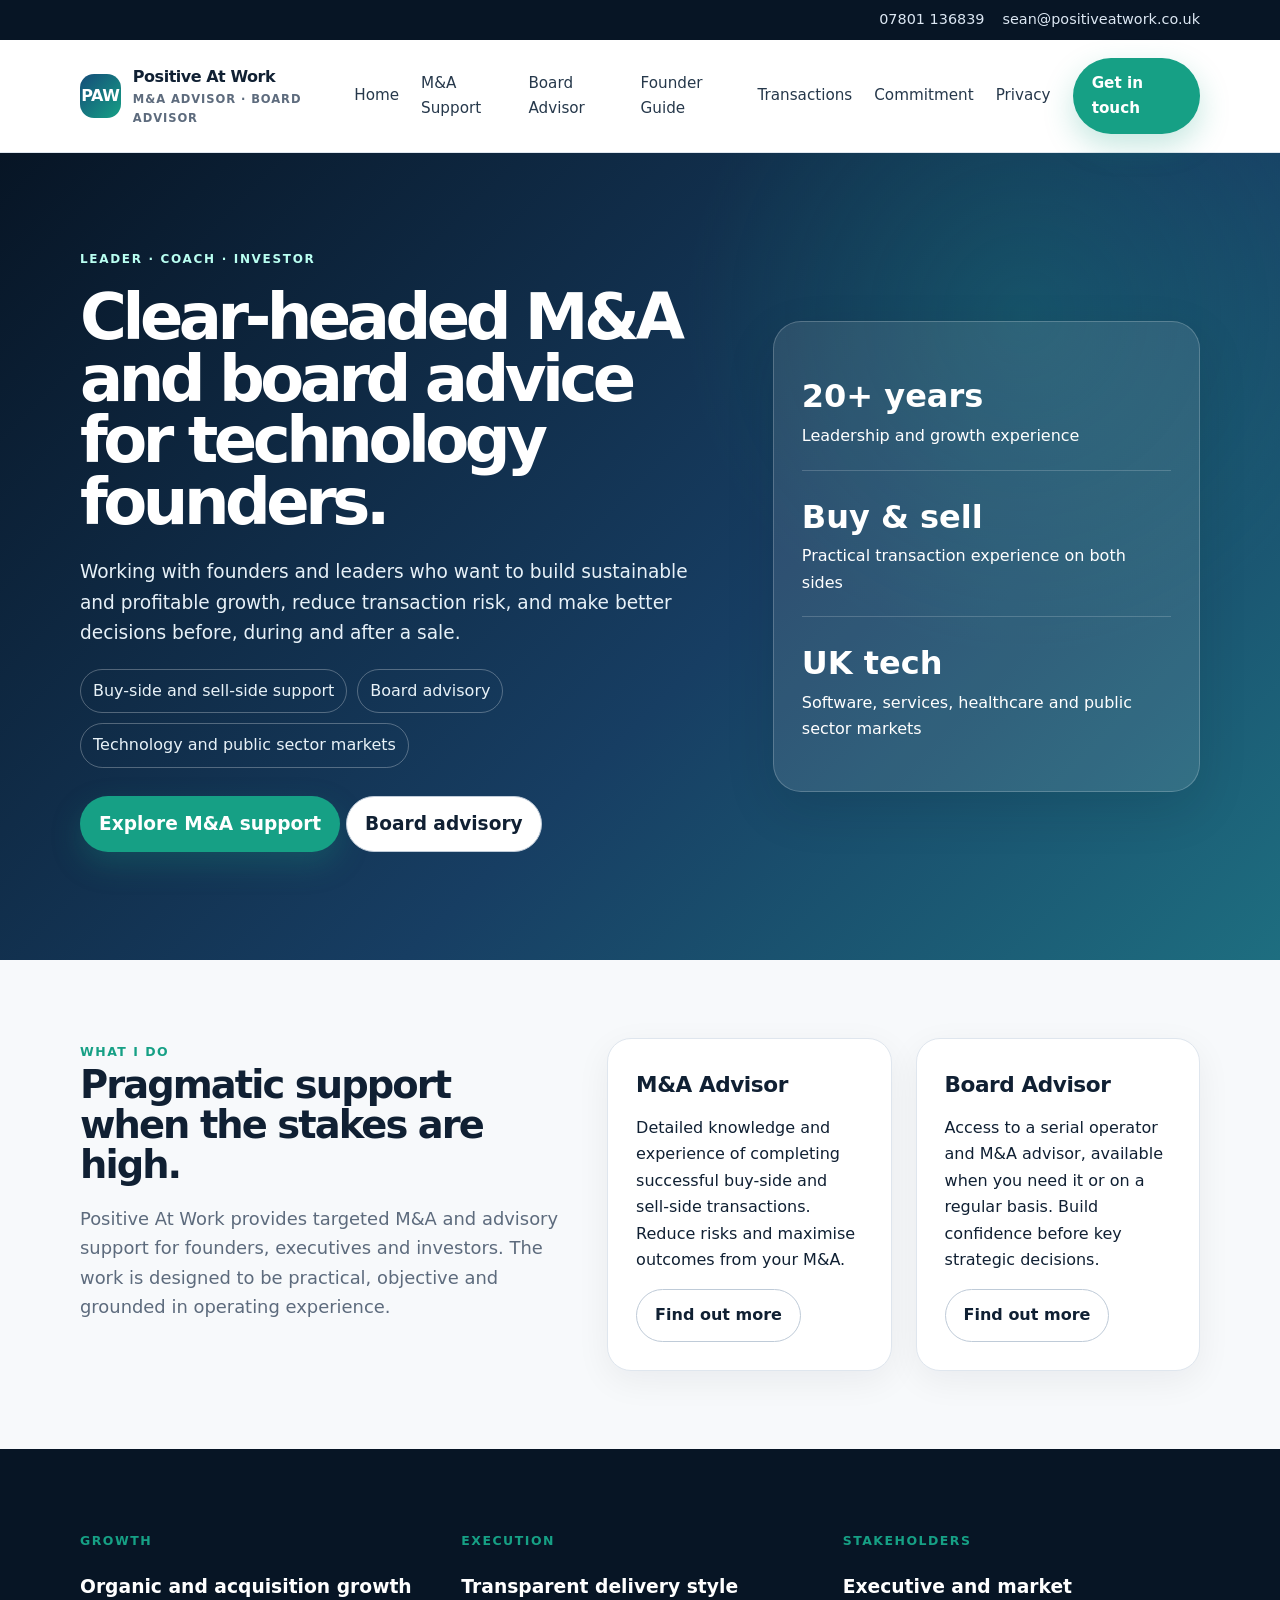
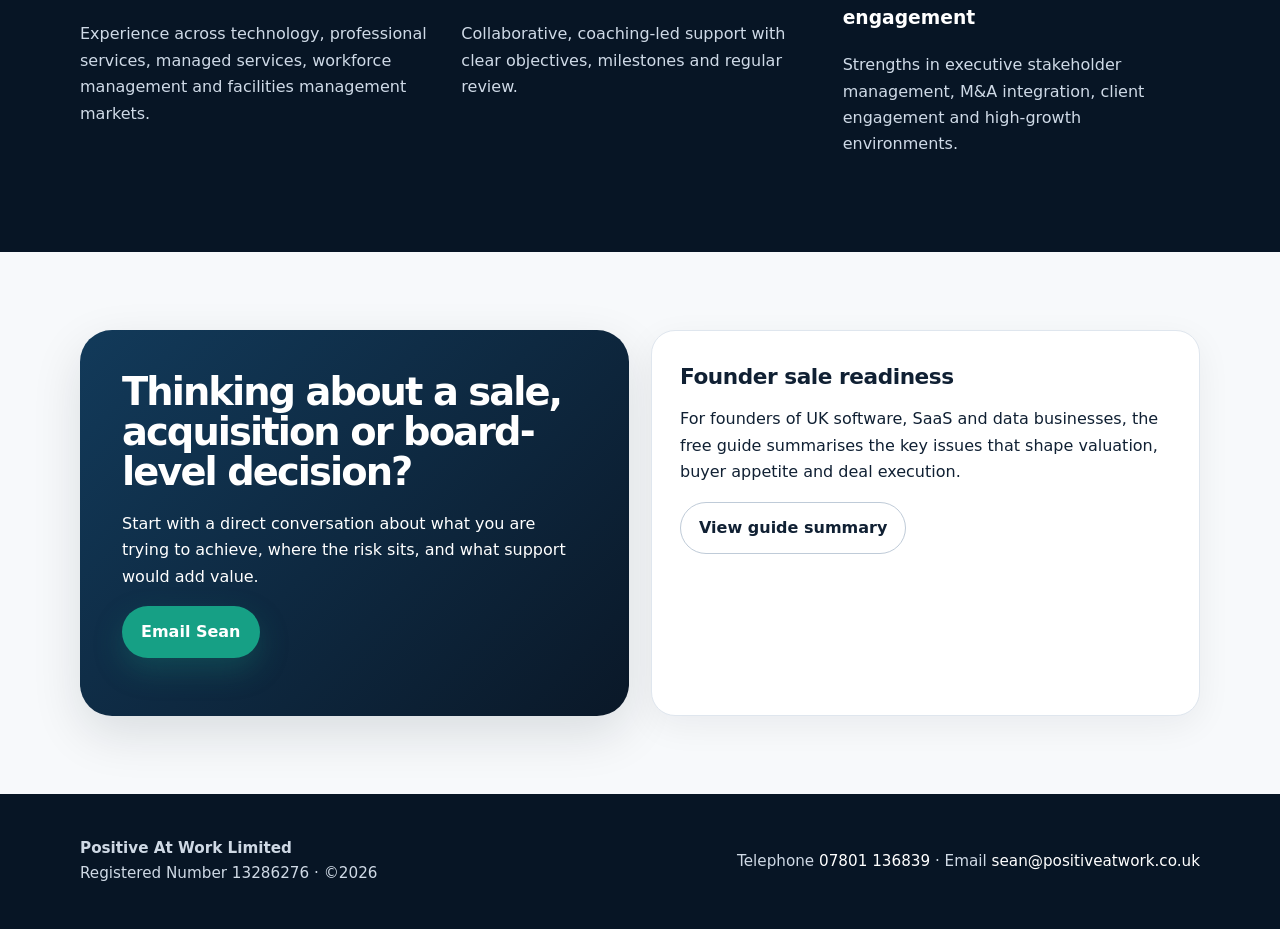
==== index.html @ 32948800 "Add files via upload" ====
<!doctype html><html lang="en"><head><meta charset="utf-8"><meta name="viewport" content="width=device-width, initial-scale=1"><title>M&A Advisor | Positive At Work</title><meta name="description" content="Support for founders, buyers and sellers of UK technology businesses"><link rel="stylesheet" href="assets/styles.css"></head><body><div class="topbar"><div class="container"><span>07801 136839</span><span><a href="mailto:sean@positiveatwork.co.uk">sean@positiveatwork.co.uk</a></span></div></div><header class="site-header"><div class="container nav"><a class="brand" href="index.html"><span class="brand-mark">PAW</span><span>Positive At Work<small>M&A Advisor · Board Advisor</small></span></a><nav class="nav-links"><a href="index.html">Home</a><a href="ma-support.html">M&A Support</a><a href="board-advisor.html">Board Advisor</a><a href="founder-guide.html">Founder Guide</a><a href="transactions.html">Transactions</a><a href="commitment.html">Commitment</a><a href="privacy.html">Privacy</a><a class="btn btn-primary" href="mailto:sean@positiveatwork.co.uk?subject=Positive%20At%20Work%20enquiry">Get in touch</a></nav><a class="btn btn-secondary mobile-toggle" href="mailto:sean@positiveatwork.co.uk">Contact</a></div></header>
<section class="hero"><div class="container"><div><span class="eyebrow">Leader · Coach · Investor</span><h1>Clear-headed M&A and board advice for technology founders.</h1><p>Working with founders and leaders who want to build sustainable and profitable growth, reduce transaction risk, and make better decisions before, during and after a sale.</p><div class="pill-row"><span class="pill">Buy-side and sell-side support</span><span class="pill">Board advisory</span><span class="pill">Technology and public sector markets</span></div><p style="margin-top:28px"><a class="btn btn-primary" href="ma-support.html">Explore M&A support</a> <a class="btn btn-secondary" href="board-advisor.html">Board advisory</a></p></div><aside class="hero-card"><div class="metric"><strong>20+ years</strong>Leadership and growth experience</div><div class="metric"><strong>Buy & sell</strong>Practical transaction experience on both sides</div><div class="metric"><strong>UK tech</strong>Software, services, healthcare and public sector markets</div></aside></div></section>
<section class="section"><div class="container split"><div><span class="kicker">What I do</span><h2>Pragmatic support when the stakes are high.</h2><p class="lead">Positive At Work provides targeted M&A and advisory support for founders, executives and investors. The work is designed to be practical, objective and grounded in operating experience.</p></div><div class="grid grid-2"><article class="card"><h3>M&A Advisor</h3><p>Detailed knowledge and experience of completing successful buy-side and sell-side transactions. Reduce risks and maximise outcomes from your M&A.</p><a class="btn btn-secondary" href="ma-support.html">Find out more</a></article><article class="card"><h3>Board Advisor</h3><p>Access to a serial operator and M&A advisor, available when you need it or on a regular basis. Build confidence before key strategic decisions.</p><a class="btn btn-secondary" href="board-advisor.html">Find out more</a></article></div></div></section>
<section class="section band"><div class="container grid grid-3"><article><span class="kicker">Growth</span><h3>Organic and acquisition growth</h3><p>Experience across technology, professional services, managed services, workforce management and facilities management markets.</p></article><article><span class="kicker">Execution</span><h3>Transparent delivery style</h3><p>Collaborative, coaching-led support with clear objectives, milestones and regular review.</p></article><article><span class="kicker">Stakeholders</span><h3>Executive and market engagement</h3><p>Strengths in executive stakeholder management, M&A integration, client engagement and high-growth environments.</p></article></div></section>
<section class="section"><div class="container contact-panel"><div class="cta"><h2>Thinking about a sale, acquisition or board-level decision?</h2><p>Start with a direct conversation about what you are trying to achieve, where the risk sits, and what support would add value.</p><p><a class="btn btn-primary" href="mailto:sean@positiveatwork.co.uk?subject=Positive%20At%20Work%20introductory%20conversation">Email Sean</a></p></div><div class="card"><h3>Founder sale readiness</h3><p>For founders of UK software, SaaS and data businesses, the free guide summarises the key issues that shape valuation, buyer appetite and deal execution.</p><a class="btn btn-secondary" href="founder-guide.html">View guide summary</a></div></div></section>
<footer class="footer"><div class="container footer-grid"><div><strong>Positive At Work Limited</strong><br>Registered Number 13286276 · ©2026</div><div>Telephone <a href="tel:+447801136839">07801 136839</a> · Email <a href="mailto:sean@positiveatwork.co.uk">sean@positiveatwork.co.uk</a></div></div></footer><script src="assets/main.js"></script></body></html>
---- assets/styles.css ----
:root{--ink:#102033;--muted:#5d6b7d;--line:#dfe6ee;--paper:#f7f9fb;--white:#fff;--blue:#154c79;--teal:#16a085;--gold:#c79a3b;--navy:#071525;--shadow:0 18px 50px rgba(7,21,37,.12)}*{box-sizing:border-box}html{scroll-behavior:smooth}body{margin:0;font-family:Inter,ui-sans-serif,system-ui,-apple-system,Segoe UI,Arial,sans-serif;color:var(--ink);background:var(--paper);line-height:1.65}a{color:inherit;text-decoration:none}p{margin:0 0 1rem}.container{width:min(1120px,92vw);margin:0 auto}.topbar{background:#071525;color:#dce7f3;font-size:.9rem}.topbar .container{display:flex;gap:18px;justify-content:flex-end;padding:8px 0}.site-header{position:sticky;top:0;background:rgba(255,255,255,.92);backdrop-filter:blur(14px);border-bottom:1px solid var(--line);z-index:50}.nav{display:flex;align-items:center;justify-content:space-between;padding:18px 0}.brand{display:flex;align-items:center;gap:12px;font-weight:800;letter-spacing:-.03em}.brand-mark{width:44px;height:44px;border-radius:14px;background:linear-gradient(135deg,var(--blue),var(--teal));display:grid;place-items:center;color:white;font-weight:900}.brand small{display:block;font-size:.72rem;color:var(--muted);font-weight:600;letter-spacing:.08em;text-transform:uppercase}.nav-links{display:flex;align-items:center;gap:22px;font-size:.95rem;color:#26384b}.nav-links a:hover{color:var(--teal)}.btn{display:inline-flex;align-items:center;gap:8px;border-radius:999px;padding:12px 18px;font-weight:700;border:1px solid transparent}.btn-primary{background:var(--teal);color:white;box-shadow:0 12px 30px rgba(22,160,133,.25)}.btn-secondary{border-color:#bfcbd8;color:var(--ink);background:white}.hero{position:relative;overflow:hidden;background:radial-gradient(circle at 80% 20%,rgba(22,160,133,.22),transparent 28%),linear-gradient(135deg,#071525 0%,#173e63 58%,#1e6e80 100%);color:white}.hero .container{display:grid;grid-template-columns:1.2fr .8fr;gap:52px;align-items:center;padding:92px 0}.eyebrow{display:inline-flex;gap:8px;align-items:center;text-transform:uppercase;letter-spacing:.14em;font-size:.75rem;font-weight:800;color:#b9fff1}.hero h1{font-size:clamp(2.7rem,5vw,5.8rem);line-height:.96;margin:16px 0 24px;letter-spacing:-.07em}.hero p{font-size:1.16rem;color:#e7f1f8;max-width:680px}.hero-card{background:rgba(255,255,255,.1);border:1px solid rgba(255,255,255,.2);border-radius:28px;padding:28px;box-shadow:var(--shadow)}.metric{padding:20px 0;border-bottom:1px solid rgba(255,255,255,.18)}.metric:last-child{border-bottom:0}.metric strong{font-size:2rem;display:block}.section{padding:78px 0}.section-tight{padding:48px 0}.section h2{font-size:clamp(2rem,3vw,3.4rem);line-height:1.05;margin:0 0 18px;letter-spacing:-.05em}.lead{font-size:1.12rem;color:var(--muted);max-width:760px}.grid{display:grid;gap:24px}.grid-2{grid-template-columns:repeat(2,minmax(0,1fr))}.grid-3{grid-template-columns:repeat(3,minmax(0,1fr))}.card{background:var(--white);border:1px solid var(--line);border-radius:24px;padding:28px;box-shadow:0 10px 35px rgba(7,21,37,.06)}.card h3{margin:0 0 12px;font-size:1.35rem;letter-spacing:-.02em}.card ul{margin:16px 0 0;padding-left:1.2rem}.card li{margin:.55rem 0}.kicker{color:var(--teal);font-weight:800;letter-spacing:.12em;text-transform:uppercase;font-size:.78rem}.band{background:var(--navy);color:white}.band .lead,.band p{color:#cfdae7}.split{display:grid;grid-template-columns:.9fr 1.1fr;gap:42px;align-items:start}.cta{background:linear-gradient(135deg,#123a5a,#0a1828);color:white;border-radius:32px;padding:42px;box-shadow:var(--shadow)}.timeline{border-left:3px solid var(--teal);padding-left:24px}.timeline-item{margin:0 0 22px}.timeline-item strong{display:block;color:var(--blue);font-size:1.1rem}.footer{background:#071525;color:#cfd9e5;padding:42px 0;font-size:.95rem}.footer-grid{display:grid;grid-template-columns:1fr auto;gap:24px;align-items:center}.footer a{color:white}.page-hero{background:linear-gradient(135deg,#071525,#154c79);color:white;padding:74px 0 54px}.page-hero h1{font-size:clamp(2.4rem,4vw,4.8rem);line-height:1;margin:0 0 16px;letter-spacing:-.06em}.page-hero p{color:#dce8f4;font-size:1.12rem;max-width:760px}.contact-panel{display:grid;grid-template-columns:1fr 1fr;gap:22px}.field{display:block;margin-bottom:14px}.field span{display:block;font-weight:700;margin-bottom:6px}.field input,.field textarea{width:100%;padding:13px 14px;border:1px solid #cbd6e2;border-radius:12px;font:inherit}.field textarea{min-height:120px}.note{font-size:.92rem;color:var(--muted)}.pill-row{display:flex;flex-wrap:wrap;gap:10px;margin-top:20px}.pill{border:1px solid rgba(255,255,255,.28);padding:8px 12px;border-radius:999px;color:#e8f2f8}.mobile-toggle{display:none}@media(max-width:850px){.topbar .container{justify-content:center;flex-wrap:wrap}.hero .container,.split,.grid-2,.grid-3,.contact-panel,.footer-grid{grid-template-columns:1fr}.nav-links{display:none}.mobile-toggle{display:inline-flex}.hero .container{padding:70px 0}.section{padding:54px 0}.card,.cta{border-radius:20px}.footer-grid{gap:12px}}
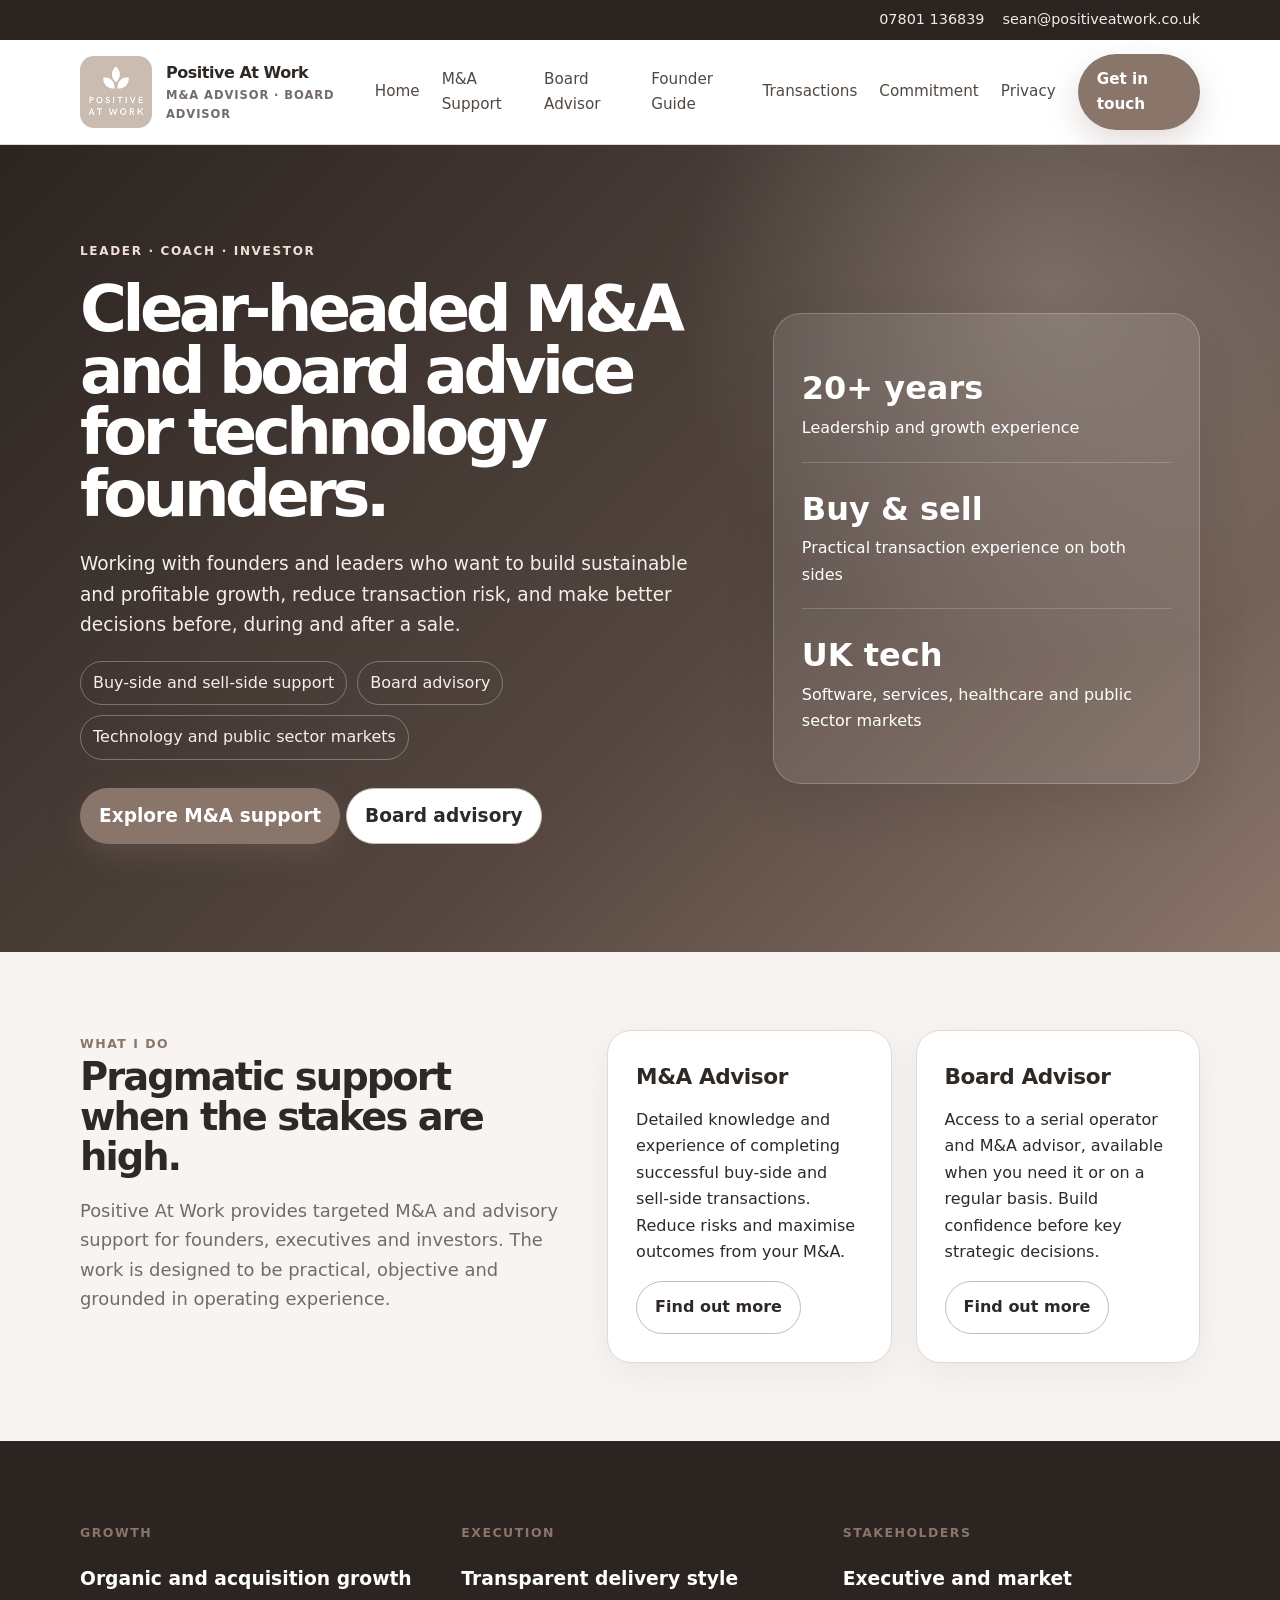
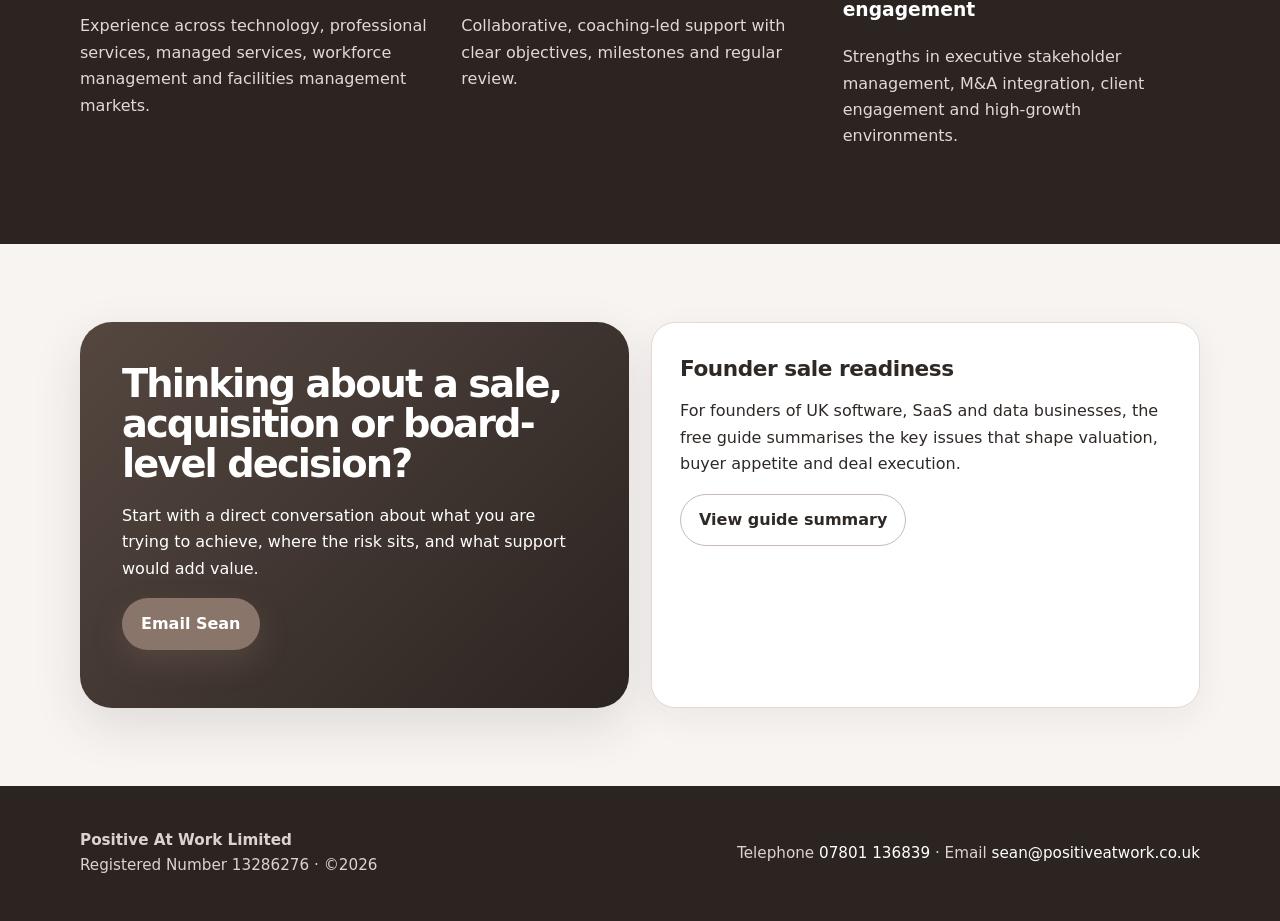
==== commit a5801f61: "Integrate Google Analytics tracking script Added Google Analytics tracking script to the HTML file." ====
--- a/index.html
+++ b/index.html
@@ -1,6 +1,16 @@
-<!doctype html><html lang="en"><head><meta charset="utf-8"><meta name="viewport" content="width=device-width, initial-scale=1"><title>M&A Advisor | Positive At Work</title><meta name="description" content="Support for founders, buyers and sellers of UK technology businesses"><link rel="stylesheet" href="assets/styles.css"></head><body><div class="topbar"><div class="container"><span>07801 136839</span><span><a href="mailto:sean@positiveatwork.co.uk">sean@positiveatwork.co.uk</a></span></div></div><header class="site-header"><div class="container nav"><a class="brand" href="index.html"><span class="brand-mark">PAW</span><span>Positive At Work<small>M&A Advisor · Board Advisor</small></span></a><nav class="nav-links"><a href="index.html">Home</a><a href="ma-support.html">M&A Support</a><a href="board-advisor.html">Board Advisor</a><a href="founder-guide.html">Founder Guide</a><a href="transactions.html">Transactions</a><a href="commitment.html">Commitment</a><a href="privacy.html">Privacy</a><a class="btn btn-primary" href="mailto:sean@positiveatwork.co.uk?subject=Positive%20At%20Work%20enquiry">Get in touch</a></nav><a class="btn btn-secondary mobile-toggle" href="mailto:sean@positiveatwork.co.uk">Contact</a></div></header>
+<!doctype html><html lang="en"><head><meta charset="utf-8"><meta name="viewport" content="width=device-width, initial-scale=1"><title>M&A Advisor | Positive At Work</title><meta name="description" content="Support for founders, buyers and sellers of UK technology businesses"><link rel="stylesheet" href="assets/styles.css"></head>
+<!-- Google tag (gtag.js) -->
+<script async src="https://www.googletagmanager.com/gtag/js?id=G-Q3WJ6NWTZ6"></script>
+<script>
+  window.dataLayer = window.dataLayer || [];
+  function gtag(){dataLayer.push(arguments);}
+  gtag('js', new Date());
+
+  gtag('config', 'G-Q3WJ6NWTZ6');
+</script>  
+<body><div class="topbar"><div class="container"><span>07801 136839</span><span><a href="mailto:sean@positiveatwork.co.uk">sean@positiveatwork.co.uk</a></span></div></div><header class="site-header"><div class="container nav"><a class="brand" href="index.html"><span class="brand-mark">PAW</span><span>Positive At Work<small>M&A Advisor · Board Advisor</small></span></a><nav class="nav-links"><a href="index.html">Home</a><a href="ma-support.html">M&A Support</a><a href="board-advisor.html">Board Advisor</a><a href="founder-guide.html">Founder Guide</a><a href="transactions.html">Transactions</a><a href="commitment.html">Commitment</a><a href="privacy.html">Privacy</a><a class="btn btn-primary" href="mailto:sean@positiveatwork.co.uk?subject=Positive%20At%20Work%20enquiry">Get in touch</a></nav><a class="btn btn-secondary mobile-toggle" href="mailto:sean@positiveatwork.co.uk">Contact</a></div></header>
 <section class="hero"><div class="container"><div><span class="eyebrow">Leader · Coach · Investor</span><h1>Clear-headed M&A and board advice for technology founders.</h1><p>Working with founders and leaders who want to build sustainable and profitable growth, reduce transaction risk, and make better decisions before, during and after a sale.</p><div class="pill-row"><span class="pill">Buy-side and sell-side support</span><span class="pill">Board advisory</span><span class="pill">Technology and public sector markets</span></div><p style="margin-top:28px"><a class="btn btn-primary" href="ma-support.html">Explore M&A support</a> <a class="btn btn-secondary" href="board-advisor.html">Board advisory</a></p></div><aside class="hero-card"><div class="metric"><strong>20+ years</strong>Leadership and growth experience</div><div class="metric"><strong>Buy & sell</strong>Practical transaction experience on both sides</div><div class="metric"><strong>UK tech</strong>Software, services, healthcare and public sector markets</div></aside></div></section>
 <section class="section"><div class="container split"><div><span class="kicker">What I do</span><h2>Pragmatic support when the stakes are high.</h2><p class="lead">Positive At Work provides targeted M&A and advisory support for founders, executives and investors. The work is designed to be practical, objective and grounded in operating experience.</p></div><div class="grid grid-2"><article class="card"><h3>M&A Advisor</h3><p>Detailed knowledge and experience of completing successful buy-side and sell-side transactions. Reduce risks and maximise outcomes from your M&A.</p><a class="btn btn-secondary" href="ma-support.html">Find out more</a></article><article class="card"><h3>Board Advisor</h3><p>Access to a serial operator and M&A advisor, available when you need it or on a regular basis. Build confidence before key strategic decisions.</p><a class="btn btn-secondary" href="board-advisor.html">Find out more</a></article></div></div></section>
 <section class="section band"><div class="container grid grid-3"><article><span class="kicker">Growth</span><h3>Organic and acquisition growth</h3><p>Experience across technology, professional services, managed services, workforce management and facilities management markets.</p></article><article><span class="kicker">Execution</span><h3>Transparent delivery style</h3><p>Collaborative, coaching-led support with clear objectives, milestones and regular review.</p></article><article><span class="kicker">Stakeholders</span><h3>Executive and market engagement</h3><p>Strengths in executive stakeholder management, M&A integration, client engagement and high-growth environments.</p></article></div></section>
 <section class="section"><div class="container contact-panel"><div class="cta"><h2>Thinking about a sale, acquisition or board-level decision?</h2><p>Start with a direct conversation about what you are trying to achieve, where the risk sits, and what support would add value.</p><p><a class="btn btn-primary" href="mailto:sean@positiveatwork.co.uk?subject=Positive%20At%20Work%20introductory%20conversation">Email Sean</a></p></div><div class="card"><h3>Founder sale readiness</h3><p>For founders of UK software, SaaS and data businesses, the free guide summarises the key issues that shape valuation, buyer appetite and deal execution.</p><a class="btn btn-secondary" href="founder-guide.html">View guide summary</a></div></div></section>
-<footer class="footer"><div class="container footer-grid"><div><strong>Positive At Work Limited</strong><br>Registered Number 13286276 · ©2026</div><div>Telephone <a href="tel:+447801136839">07801 136839</a> · Email <a href="mailto:sean@positiveatwork.co.uk">sean@positiveatwork.co.uk</a></div></div></footer><script src="assets/main.js"></script></body></html>+<footer class="footer"><div class="container footer-grid"><div><strong>Positive At Work Limited</strong><br>Registered Number 13286276 · ©2026</div><div>Telephone <a href="tel:+447801136839">07801 136839</a> · Email <a href="mailto:sean@positiveatwork.co.uk">sean@positiveatwork.co.uk</a></div></div></footer><script src="assets/main.js"></script></body></html>
--- a/assets/styles.css
+++ b/assets/styles.css
@@ -1 +1,159 @@
-:root{--ink:#102033;--muted:#5d6b7d;--line:#dfe6ee;--paper:#f7f9fb;--white:#fff;--blue:#154c79;--teal:#16a085;--gold:#c79a3b;--navy:#071525;--shadow:0 18px 50px rgba(7,21,37,.12)}*{box-sizing:border-box}html{scroll-behavior:smooth}body{margin:0;font-family:Inter,ui-sans-serif,system-ui,-apple-system,Segoe UI,Arial,sans-serif;color:var(--ink);background:var(--paper);line-height:1.65}a{color:inherit;text-decoration:none}p{margin:0 0 1rem}.container{width:min(1120px,92vw);margin:0 auto}.topbar{background:#071525;color:#dce7f3;font-size:.9rem}.topbar .container{display:flex;gap:18px;justify-content:flex-end;padding:8px 0}.site-header{position:sticky;top:0;background:rgba(255,255,255,.92);backdrop-filter:blur(14px);border-bottom:1px solid var(--line);z-index:50}.nav{display:flex;align-items:center;justify-content:space-between;padding:18px 0}.brand{display:flex;align-items:center;gap:12px;font-weight:800;letter-spacing:-.03em}.brand-mark{width:44px;height:44px;border-radius:14px;background:linear-gradient(135deg,var(--blue),var(--teal));display:grid;place-items:center;color:white;font-weight:900}.brand small{display:block;font-size:.72rem;color:var(--muted);font-weight:600;letter-spacing:.08em;text-transform:uppercase}.nav-links{display:flex;align-items:center;gap:22px;font-size:.95rem;color:#26384b}.nav-links a:hover{color:var(--teal)}.btn{display:inline-flex;align-items:center;gap:8px;border-radius:999px;padding:12px 18px;font-weight:700;border:1px solid transparent}.btn-primary{background:var(--teal);color:white;box-shadow:0 12px 30px rgba(22,160,133,.25)}.btn-secondary{border-color:#bfcbd8;color:var(--ink);background:white}.hero{position:relative;overflow:hidden;background:radial-gradient(circle at 80% 20%,rgba(22,160,133,.22),transparent 28%),linear-gradient(135deg,#071525 0%,#173e63 58%,#1e6e80 100%);color:white}.hero .container{display:grid;grid-template-columns:1.2fr .8fr;gap:52px;align-items:center;padding:92px 0}.eyebrow{display:inline-flex;gap:8px;align-items:center;text-transform:uppercase;letter-spacing:.14em;font-size:.75rem;font-weight:800;color:#b9fff1}.hero h1{font-size:clamp(2.7rem,5vw,5.8rem);line-height:.96;margin:16px 0 24px;letter-spacing:-.07em}.hero p{font-size:1.16rem;color:#e7f1f8;max-width:680px}.hero-card{background:rgba(255,255,255,.1);border:1px solid rgba(255,255,255,.2);border-radius:28px;padding:28px;box-shadow:var(--shadow)}.metric{padding:20px 0;border-bottom:1px solid rgba(255,255,255,.18)}.metric:last-child{border-bottom:0}.metric strong{font-size:2rem;display:block}.section{padding:78px 0}.section-tight{padding:48px 0}.section h2{font-size:clamp(2rem,3vw,3.4rem);line-height:1.05;margin:0 0 18px;letter-spacing:-.05em}.lead{font-size:1.12rem;color:var(--muted);max-width:760px}.grid{display:grid;gap:24px}.grid-2{grid-template-columns:repeat(2,minmax(0,1fr))}.grid-3{grid-template-columns:repeat(3,minmax(0,1fr))}.card{background:var(--white);border:1px solid var(--line);border-radius:24px;padding:28px;box-shadow:0 10px 35px rgba(7,21,37,.06)}.card h3{margin:0 0 12px;font-size:1.35rem;letter-spacing:-.02em}.card ul{margin:16px 0 0;padding-left:1.2rem}.card li{margin:.55rem 0}.kicker{color:var(--teal);font-weight:800;letter-spacing:.12em;text-transform:uppercase;font-size:.78rem}.band{background:var(--navy);color:white}.band .lead,.band p{color:#cfdae7}.split{display:grid;grid-template-columns:.9fr 1.1fr;gap:42px;align-items:start}.cta{background:linear-gradient(135deg,#123a5a,#0a1828);color:white;border-radius:32px;padding:42px;box-shadow:var(--shadow)}.timeline{border-left:3px solid var(--teal);padding-left:24px}.timeline-item{margin:0 0 22px}.timeline-item strong{display:block;color:var(--blue);font-size:1.1rem}.footer{background:#071525;color:#cfd9e5;padding:42px 0;font-size:.95rem}.footer-grid{display:grid;grid-template-columns:1fr auto;gap:24px;align-items:center}.footer a{color:white}.page-hero{background:linear-gradient(135deg,#071525,#154c79);color:white;padding:74px 0 54px}.page-hero h1{font-size:clamp(2.4rem,4vw,4.8rem);line-height:1;margin:0 0 16px;letter-spacing:-.06em}.page-hero p{color:#dce8f4;font-size:1.12rem;max-width:760px}.contact-panel{display:grid;grid-template-columns:1fr 1fr;gap:22px}.field{display:block;margin-bottom:14px}.field span{display:block;font-weight:700;margin-bottom:6px}.field input,.field textarea{width:100%;padding:13px 14px;border:1px solid #cbd6e2;border-radius:12px;font:inherit}.field textarea{min-height:120px}.note{font-size:.92rem;color:var(--muted)}.pill-row{display:flex;flex-wrap:wrap;gap:10px;margin-top:20px}.pill{border:1px solid rgba(255,255,255,.28);padding:8px 12px;border-radius:999px;color:#e8f2f8}.mobile-toggle{display:none}@media(max-width:850px){.topbar .container{justify-content:center;flex-wrap:wrap}.hero .container,.split,.grid-2,.grid-3,.contact-panel,.footer-grid{grid-template-columns:1fr}.nav-links{display:none}.mobile-toggle{display:inline-flex}.hero .container{padding:70px 0}.section{padding:54px 0}.card,.cta{border-radius:20px}.footer-grid{gap:12px}}
+:root {
+  --ink: #2f2926;
+  --muted: #756b66;
+  --line: #e2d9d4;
+  --paper: #f7f4f1;
+  --white: #fff;
+  --taupe: #c9bbb3;
+  --taupe-dark: #8a756a;
+  --bronze: #9b765f;
+  --espresso: #2b2421;
+  --cream: #f1ebe7;
+  --shadow: 0 18px 50px rgba(47, 41, 38, .12);
+}
+
+* { box-sizing: border-box; }
+html { scroll-behavior: smooth; }
+body {
+  margin: 0;
+  font-family: Inter, ui-sans-serif, system-ui, -apple-system, "Segoe UI", Arial, sans-serif;
+  color: var(--ink);
+  background: var(--paper);
+  line-height: 1.65;
+}
+a { color: inherit; text-decoration: none; }
+p { margin: 0 0 1rem; }
+.container { width: min(1120px, 92vw); margin: 0 auto; }
+
+.topbar { background: var(--espresso); color: var(--cream); font-size: .9rem; }
+.topbar .container { display: flex; gap: 18px; justify-content: flex-end; padding: 8px 0; }
+.site-header {
+  position: sticky;
+  top: 0;
+  background: rgba(255, 255, 255, .94);
+  backdrop-filter: blur(14px);
+  border-bottom: 1px solid var(--line);
+  z-index: 50;
+}
+.nav { display: flex; align-items: center; justify-content: space-between; padding: 14px 0; }
+.brand { display: flex; align-items: center; gap: 14px; font-weight: 800; letter-spacing: -.03em; }
+
+/* Preferred markup: <img class="brand-logo" src="PAWLogo.png" alt="Positive at Work"> */
+.brand-logo {
+  display: block;
+  width: 88px;
+  height: 88px;
+  object-fit: contain;
+  border-radius: 14px;
+}
+
+/* Backwards-compatible option if the existing site still uses .brand-mark. */
+.brand-mark {
+  width: 72px;
+  height: 72px;
+  flex: 0 0 72px;
+  border-radius: 14px;
+  background: var(--taupe) url("PAWLogo.png") center / contain no-repeat;
+  color: transparent;
+  overflow: hidden;
+}
+.brand small {
+  display: block;
+  font-size: .72rem;
+  color: var(--muted);
+  font-weight: 600;
+  letter-spacing: .08em;
+  text-transform: uppercase;
+}
+.nav-links { display: flex; align-items: center; gap: 22px; font-size: .95rem; color: #514842; }
+.nav-links a { transition: color .2s ease; }
+.nav-links a:hover, .nav-links a:focus-visible { color: var(--bronze); }
+
+.btn {
+  display: inline-flex;
+  align-items: center;
+  gap: 8px;
+  border-radius: 999px;
+  padding: 12px 18px;
+  font-weight: 700;
+  border: 1px solid transparent;
+  transition: transform .2s ease, background-color .2s ease, box-shadow .2s ease;
+}
+.btn:hover { transform: translateY(-1px); }
+.btn:focus-visible { outline: 3px solid rgba(155, 118, 95, .35); outline-offset: 3px; }
+.btn-primary { background: var(--taupe-dark); color: white; box-shadow: 0 12px 30px rgba(138, 117, 106, .25); }
+.btn-primary:hover { background: var(--bronze); }
+.btn-secondary { border-color: var(--taupe); color: var(--ink); background: white; }
+.btn-secondary:hover { background: var(--cream); }
+
+.hero {
+  position: relative;
+  overflow: hidden;
+  background:
+    radial-gradient(circle at 82% 18%, rgba(201, 187, 179, .34), transparent 30%),
+    linear-gradient(135deg, #2b2421 0%, #554740 58%, #8a756a 100%);
+  color: white;
+}
+.hero .container { display: grid; grid-template-columns: 1.2fr .8fr; gap: 52px; align-items: center; padding: 92px 0; }
+.eyebrow { display: inline-flex; gap: 8px; align-items: center; text-transform: uppercase; letter-spacing: .14em; font-size: .75rem; font-weight: 800; color: #f1dfd5; }
+.hero h1 { font-size: clamp(2.7rem, 5vw, 5.8rem); line-height: .96; margin: 16px 0 24px; letter-spacing: -.07em; }
+.hero p { font-size: 1.16rem; color: #f4efec; max-width: 680px; }
+.hero-card { background: rgba(255, 255, 255, .1); border: 1px solid rgba(255, 255, 255, .22); border-radius: 28px; padding: 28px; box-shadow: var(--shadow); }
+.metric { padding: 20px 0; border-bottom: 1px solid rgba(255, 255, 255, .18); }
+.metric:last-child { border-bottom: 0; }
+.metric strong { font-size: 2rem; display: block; }
+
+.section { padding: 78px 0; }
+.section-tight { padding: 48px 0; }
+.section h2 { font-size: clamp(2rem, 3vw, 3.4rem); line-height: 1.05; margin: 0 0 18px; letter-spacing: -.05em; }
+.lead { font-size: 1.12rem; color: var(--muted); max-width: 760px; }
+.grid { display: grid; gap: 24px; }
+.grid-2 { grid-template-columns: repeat(2, minmax(0, 1fr)); }
+.grid-3 { grid-template-columns: repeat(3, minmax(0, 1fr)); }
+.card { background: var(--white); border: 1px solid var(--line); border-radius: 24px; padding: 28px; box-shadow: 0 10px 35px rgba(47, 41, 38, .06); }
+.card h3 { margin: 0 0 12px; font-size: 1.35rem; letter-spacing: -.02em; }
+.card ul { margin: 16px 0 0; padding-left: 1.2rem; }
+.card li { margin: .55rem 0; }
+.kicker { color: var(--taupe-dark); font-weight: 800; letter-spacing: .12em; text-transform: uppercase; font-size: .78rem; }
+.band { background: var(--espresso); color: white; }
+.band .lead, .band p { color: #e2d9d4; }
+.split { display: grid; grid-template-columns: .9fr 1.1fr; gap: 42px; align-items: start; }
+.cta { background: linear-gradient(135deg, #554740, #2b2421); color: white; border-radius: 32px; padding: 42px; box-shadow: var(--shadow); }
+.timeline { border-left: 3px solid var(--taupe-dark); padding-left: 24px; }
+.timeline-item { margin: 0 0 22px; }
+.timeline-item strong { display: block; color: var(--taupe-dark); font-size: 1.1rem; }
+
+.footer { background: var(--espresso); color: #ddd3cd; padding: 42px 0; font-size: .95rem; }
+.footer-grid { display: grid; grid-template-columns: 1fr auto; gap: 24px; align-items: center; }
+.footer a { color: white; }
+.page-hero { background: linear-gradient(135deg, #2b2421, #8a756a); color: white; padding: 74px 0 54px; }
+.page-hero h1 { font-size: clamp(2.4rem, 4vw, 4.8rem); line-height: 1; margin: 0 0 16px; letter-spacing: -.06em; }
+.page-hero p { color: #f1e9e4; font-size: 1.12rem; max-width: 760px; }
+.contact-panel { display: grid; grid-template-columns: 1fr 1fr; gap: 22px; }
+.field { display: block; margin-bottom: 14px; }
+.field span { display: block; font-weight: 700; margin-bottom: 6px; }
+.field input, .field textarea { width: 100%; padding: 13px 14px; border: 1px solid #d4c9c3; border-radius: 12px; font: inherit; background: white; color: var(--ink); }
+.field input:focus, .field textarea:focus { outline: 3px solid rgba(201, 187, 179, .38); border-color: var(--taupe-dark); }
+.field textarea { min-height: 120px; }
+.note { font-size: .92rem; color: var(--muted); }
+.pill-row { display: flex; flex-wrap: wrap; gap: 10px; margin-top: 20px; }
+.pill { border: 1px solid rgba(255, 255, 255, .3); padding: 8px 12px; border-radius: 999px; color: #f6efeb; }
+.mobile-toggle { display: none; }
+
+@media (max-width: 850px) {
+  .topbar .container { justify-content: center; flex-wrap: wrap; }
+  .hero .container, .split, .grid-2, .grid-3, .contact-panel, .footer-grid { grid-template-columns: 1fr; }
+  .nav-links { display: none; }
+  .mobile-toggle { display: inline-flex; }
+  .brand-logo { width: 68px; height: 68px; }
+  .brand-mark { width: 60px; height: 60px; flex-basis: 60px; }
+  .hero .container { padding: 70px 0; }
+  .section { padding: 54px 0; }
+  .card, .cta { border-radius: 20px; }
+  .footer-grid { gap: 12px; }
+}
+
+@media (prefers-reduced-motion: reduce) {
+  html { scroll-behavior: auto; }
+  .btn, .nav-links a { transition: none; }
+}
